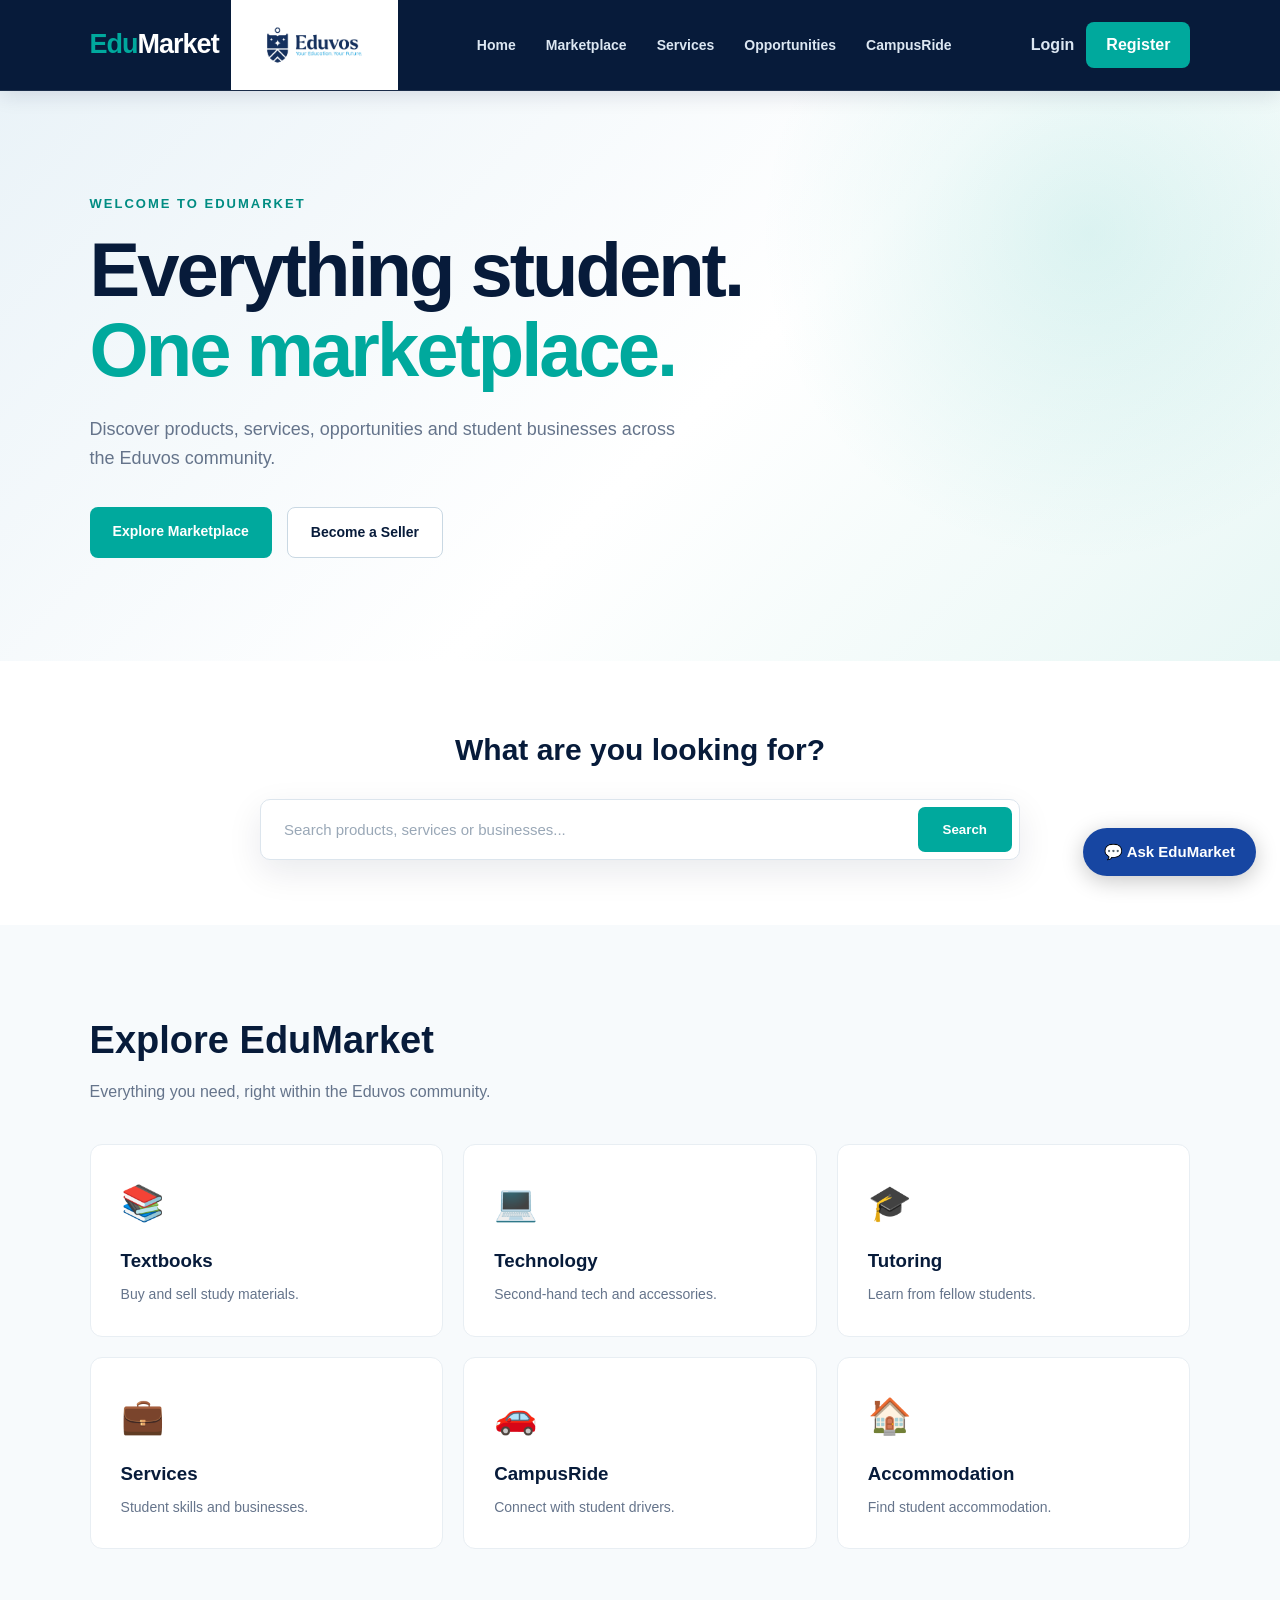
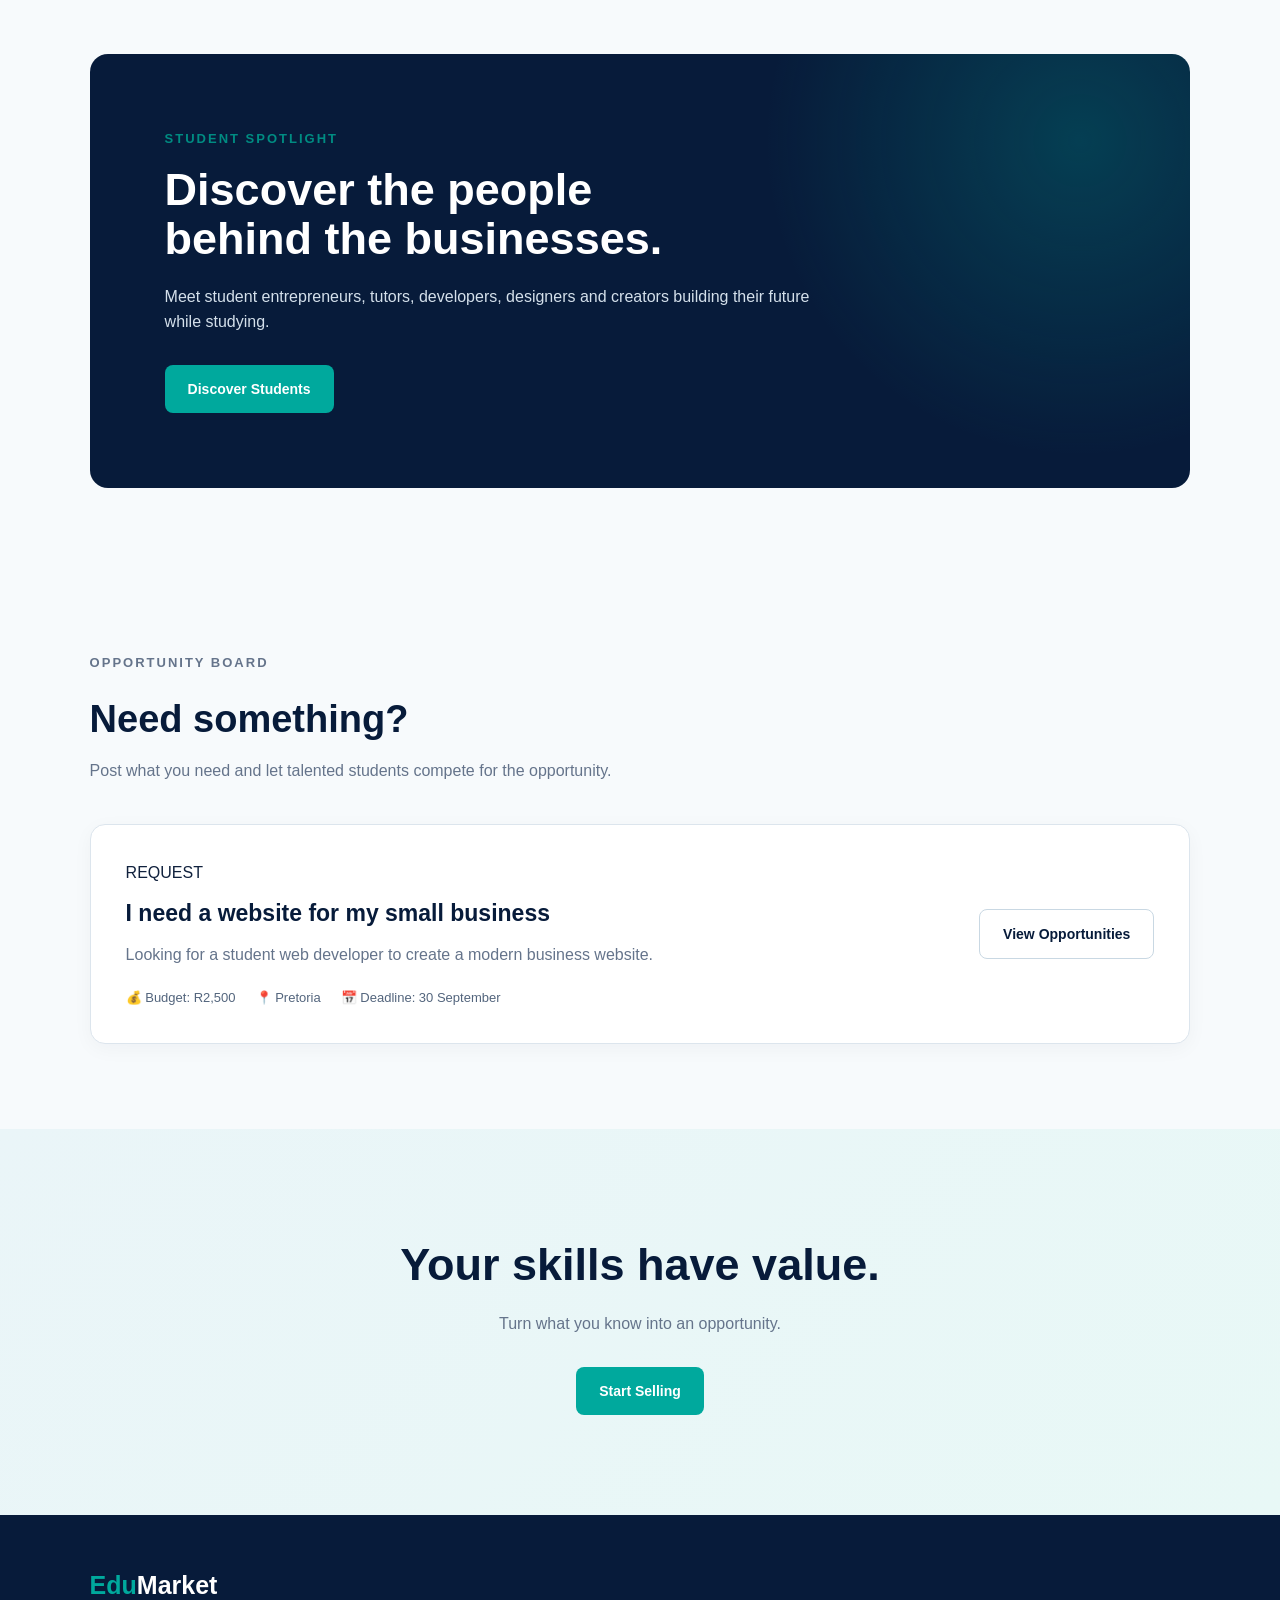
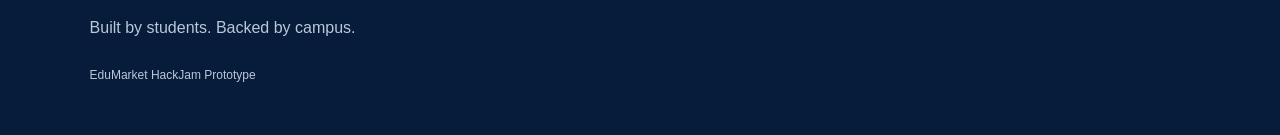
==== web/index.html @ 540b0dc0 "Add files via upload My EDUMARKET project for HackJam 2026" ====
<!DOCTYPE html>
<html lang="en">
<head>
    <meta charset="UTF-8">
    <meta name="viewport" content="width=device-width, initial-scale=1.0">

    <title>EduMarket | Built by Students. Backed by Campus.</title>

    <link rel="stylesheet" href="css/style.css">

    <style>
        /* EDUVOS LOGO */
        .brand-wrapper {
            display: flex;
            align-items: center;
            gap: 12px;
        }

        .eduvos-logo {
            height: 90px;
            width: auto;
            object-fit: contain;
        }

        @media (max-width: 650px) {
            .brand-wrapper {
                gap: 7px;
            }

            .eduvos-logo {
                height: 60px;
            }
        }

        /* EDUMARKET AI CHATBOT */
        .chat-launcher {
            position: fixed;
            right: 24px;
            bottom: 24px;
            z-index: 9999;
            border: none;
            border-radius: 50px;
            padding: 15px 21px;
            background: #1746a2;
            color: white;
            font-size: 15px;
            font-weight: bold;
            cursor: pointer;
            box-shadow: 0 5px 22px rgba(0, 0, 0, 0.22);
            transition: transform 0.2s, background 0.2s;
        }

        .chat-launcher:hover {
            background: #10377f;
            transform: translateY(-2px);
        }

        .chat-panel {
            position: fixed;
            right: 24px;
            bottom: 88px;
            z-index: 9999;
            width: 360px;
            max-width: calc(100vw - 32px);
            height: 490px;
            max-height: calc(100vh - 125px);
            display: none;
            flex-direction: column;
            overflow: hidden;
            border-radius: 18px;
            background: #ffffff;
            box-shadow: 0 10px 40px rgba(0, 0, 0, 0.25);
            border: 1px solid #e1e5ed;
            font-family: Arial, sans-serif;
        }

        .chat-panel.open {
            display: flex;
        }

        .chat-header {
            display: flex;
            justify-content: space-between;
            align-items: center;
            padding: 17px;
            background: #1746a2;
            color: white;
        }

        .chat-header h3 {
            margin: 0 0 5px;
            font-size: 17px;
        }

        .chat-header p {
            margin: 0;
            font-size: 12px;
            opacity: 0.9;
        }

        .chat-close {
            border: none;
            background: transparent;
            color: white;
            font-size: 26px;
            cursor: pointer;
            padding: 0 4px;
        }

        .chat-messages {
            flex: 1;
            overflow-y: auto;
            padding: 16px;
            background: #f5f7fb;
        }

        .chat-message {
            max-width: 88%;
            width: fit-content;
            margin-bottom: 12px;
            padding: 11px 13px;
            border-radius: 13px;
            font-size: 14px;
            line-height: 1.5;
            overflow-wrap: anywhere;
            white-space: pre-wrap;
        }

        .chat-message.bot {
            background: #ffffff;
            color: #222b3b;
            border: 1px solid #e1e5ed;
            border-bottom-left-radius: 4px;
        }

        .chat-message.user {
            margin-left: auto;
            background: #1746a2;
            color: #ffffff;
            border-bottom-right-radius: 4px;
        }

        .chat-message.system {
            max-width: 100%;
            background: #fff5df;
            color: #795400;
            font-size: 12px;
        }

        .chat-form {
            display: flex;
            gap: 8px;
            padding: 12px;
            background: white;
            border-top: 1px solid #e1e5ed;
        }

        .chat-input {
            min-width: 0;
            flex: 1;
            padding: 12px;
            border: 1px solid #d5dbe6;
            border-radius: 10px;
            outline: none;
            font-size: 14px;
        }

        .chat-input:focus {
            border-color: #1746a2;
        }

        .chat-send {
            border: none;
            border-radius: 10px;
            padding: 0 15px;
            background: #1746a2;
            color: white;
            font-weight: bold;
            cursor: pointer;
        }

        .chat-send:disabled {
            opacity: 0.6;
            cursor: not-allowed;
        }

        .chat-footer-note {
            padding: 0 12px 10px;
            background: white;
            color: #778093;
            font-size: 10px;
            text-align: center;
        }

        @media (max-width: 480px) {
            .chat-panel {
                right: 12px;
                bottom: 82px;
                width: calc(100vw - 24px);
                height: min(490px, calc(100vh - 105px));
                max-height: calc(100vh - 105px);
            }

            .chat-launcher {
                right: 16px;
                bottom: 16px;
            }
        }
    </style>
</head>

<body>

<!-- NAVIGATION BAR -->
<header class="navbar">
    <div class="brand-wrapper">
        <div class="logo">
            <span>Edu</span>Market
        </div>

        <img src="images/eduvos.png"
             alt="Eduvos Logo"
             class="eduvos-logo">
    </div>

    <nav>
        <a href="index.html">Home</a>
        <a href="marketplace.html">Marketplace</a>
        <a href="marketplace.html">Services</a>
        <a href="marketplace.html">Opportunities</a>
        <a href="marketplace.html">CampusRide</a>
    </nav>

    <div class="nav-actions">
        <a href="login.html" class="login-btn">Login</a>
        <a href="register.html" class="register-btn">Register</a>
    </div>
</header>

<!-- HERO SECTION -->
<main>
    <section class="hero">
        <div class="hero-content">
            <p class="welcome-text">WELCOME TO EDUMARKET</p>

            <h1>
                Everything student.<br>
                <span>One marketplace.</span>
            </h1>

            <p class="hero-description">
                Discover products, services, opportunities and
                student businesses across the Eduvos community.
            </p>

            <div class="hero-buttons">
                <a href="marketplace.html" class="primary-btn">
                    Explore Marketplace
                </a>

                <a href="register.html" class="secondary-btn">
                    Become a Seller
                </a>
            </div>
        </div>
    </section>

    <!-- SEARCH -->
    <section class="search-section">
        <h2>What are you looking for?</h2>

        <div class="search-box">
            <input
                type="text"
                id="homeSearch"
                placeholder="Search products, services or businesses...">

            <button type="button" id="homeSearchButton">
                Search
            </button>
        </div>
    </section>

    <!-- CATEGORIES -->
    <section class="categories-section">
        <div class="section-heading">
            <h2>Explore EduMarket</h2>
            <p>
                Everything you need, right within the Eduvos community.
            </p>
        </div>

        <div class="category-grid">
            <a href="marketplace.html" class="category-card">
                <div class="category-icon">📚</div>
                <h3>Textbooks</h3>
                <p>Buy and sell study materials.</p>
            </a>

            <a href="marketplace.html" class="category-card">
                <div class="category-icon">💻</div>
                <h3>Technology</h3>
                <p>Second-hand tech and accessories.</p>
            </a>

            <a href="marketplace.html" class="category-card">
                <div class="category-icon">🎓</div>
                <h3>Tutoring</h3>
                <p>Learn from fellow students.</p>
            </a>

            <a href="marketplace.html" class="category-card">
                <div class="category-icon">💼</div>
                <h3>Services</h3>
                <p>Student skills and businesses.</p>
            </a>

            <a href="marketplace.html" class="category-card">
                <div class="category-icon">🚗</div>
                <h3>CampusRide</h3>
                <p>Connect with student drivers.</p>
            </a>

            <a href="marketplace.html" class="category-card">
                <div class="category-icon">🏠</div>
                <h3>Accommodation</h3>
                <p>Find student accommodation.</p>
            </a>
        </div>
    </section>

    <!-- STUDENT SPOTLIGHT -->
    <section class="spotlight-section">
        <div class="spotlight-content">
            <p class="small-title">STUDENT SPOTLIGHT</p>

            <h2>
                Discover the people<br>
                behind the businesses.
            </h2>

            <p>
                Meet student entrepreneurs, tutors, developers,
                designers and creators building their future
                while studying.
            </p>

            <a href="marketplace.html" class="primary-btn">
                Discover Students
            </a>
        </div>
    </section>

    <!-- OPPORTUNITY BOARD -->
    <section class="opportunity-section">
        <div class="section-heading">
            <p class="small-title">OPPORTUNITY BOARD</p>
            <h2>Need something?</h2>

            <p>
                Post what you need and let talented students
                compete for the opportunity.
            </p>
        </div>

        <div class="opportunity-example">
            <div>
                <span>REQUEST</span>

                <h3>I need a website for my small business</h3>

                <p>
                    Looking for a student web developer to
                    create a modern business website.
                </p>

                <div class="request-details">
                    <span>💰 Budget: R2,500</span>
                    <span>📍 Pretoria</span>
                    <span>📅 Deadline: 30 September</span>
                </div>
            </div>

            <a href="marketplace.html" class="secondary-btn">
                View Opportunities
            </a>
        </div>
    </section>

    <!-- CALL TO ACTION -->
    <section class="cta-section">
        <h2>Your skills have value.</h2>
        <p>Turn what you know into an opportunity.</p>

        <a href="register.html" class="primary-btn">
            Start Selling
        </a>
    </section>
</main>

<!-- FOOTER -->
<footer>
    <div class="footer-logo">
        <span>Edu</span>Market
    </div>

    <p>Built by students. Backed by campus.</p>

    <p class="copyright">
        EduMarket HackJam Prototype
    </p>
</footer>

<!-- EDUMARKET AI CHATBOT -->
<button
    type="button"
    class="chat-launcher"
    id="chatLauncher"
    aria-label="Open EduMarket AI assistant"
    aria-expanded="false"
    aria-controls="chatPanel">
    💬 Ask EduMarket
</button>

<section
    class="chat-panel"
    id="chatPanel"
    role="dialog"
    aria-label="EduMarket AI assistant"
    aria-hidden="true">

    <div class="chat-header">
        <div>
            <h3>EduMarket Assistant</h3>
            <p>AI support for the student marketplace</p>
        </div>

        <button
            type="button"
            class="chat-close"
            id="chatClose"
            aria-label="Close chat">
            &times;
        </button>
    </div>

    <div
        class="chat-messages"
        id="chatMessages"
        role="log"
        aria-live="polite"
        aria-label="Chat messages">

        <div class="chat-message bot">
            Welcome to EduMarket! Ask me about the marketplace or search for products.
        </div>
    </div>

    <form class="chat-form" id="chatForm">
        <input
            type="text"
            class="chat-input"
            id="chatInput"
            placeholder="Type your message..."
            maxlength="2000"
            autocomplete="off"
            aria-label="Your message"
            required>

        <button
            type="submit"
            class="chat-send"
            id="chatSend">
            Send
        </button>
    </form>

    <div class="chat-footer-note">
        AI-generated responses may be inaccurate. Do not share passwords or payment details.
    </div>
</section>

<!-- HOMEPAGE AND CHATBOT JAVASCRIPT -->
<script>
    // HOMEPAGE SEARCH

    const homeSearch = document.getElementById("homeSearch");
    const homeSearchButton = document.getElementById("homeSearchButton");

    function searchFromHome() {
        const searchText = homeSearch.value.trim();

        if (searchText === "") {
            window.location.href = "marketplace.html";
            return;
        }

        window.location.href =
            "marketplace.html?search=" + encodeURIComponent(searchText);
    }

    homeSearchButton.addEventListener("click", searchFromHome);

    homeSearch.addEventListener("keydown", function(event) {
        if (event.key === "Enter") {
            event.preventDefault();
            searchFromHome();
        }
    });

    // EDUMARKET CHATBOT

    const CHAT_API_URL = "http://127.0.0.1:8000/chat";

    const chatLauncher = document.getElementById("chatLauncher");
    const chatPanel = document.getElementById("chatPanel");
    const chatClose = document.getElementById("chatClose");
    const chatMessages = document.getElementById("chatMessages");
    const chatForm = document.getElementById("chatForm");
    const chatInput = document.getElementById("chatInput");
    const chatSend = document.getElementById("chatSend");

    // Keep conversation history for follow-up questions.
    const conversation = [];

    // Read saved marketplace listings from this browser.
    function getSavedListingsForChat() {
        try {
            const stored = localStorage.getItem("eduMarketListings");
            const listings = JSON.parse(stored || "[]");

            if (!Array.isArray(listings)) {
                return [];
            }

            return listings.slice(0, 100).map(function(listing) {
                return {
                    title: String(
                        listing.title || "Untitled Listing"
                    ).slice(0, 200),

                    category: String(
                        listing.category || "Other"
                    ).slice(0, 100),

                    price: listing.price ?? null,

                    priceType: String(
                        listing.priceType || ""
                    ).slice(0, 30),

                    seller: String(
                        listing.seller || "Student Seller"
                    ).slice(0, 100),

                    location: String(
                        listing.location || "Not specified"
                    ).slice(0, 100),

                    description: String(
                        listing.description || ""
                    ).slice(0, 1000)
                };
            });

        } catch (error) {
            console.error(
                "Could not read EduMarket listings:",
                error
            );

            return [];
        }
    }

    // Open or close the chat panel.
    function setChatOpen(isOpen) {
        chatPanel.classList.toggle("open", isOpen);
        chatPanel.setAttribute("aria-hidden", String(!isOpen));
        chatLauncher.setAttribute("aria-expanded", String(isOpen));

        if (isOpen) {
            chatInput.focus();
        }
    }

    chatLauncher.addEventListener("click", function() {
        setChatOpen(!chatPanel.classList.contains("open"));
    });

    chatClose.addEventListener("click", function() {
        setChatOpen(false);
        chatLauncher.focus();
    });

    // Add a message safely to the chat window.
    function addChatMessage(text, sender) {
        const message = document.createElement("div");

        message.className = "chat-message " + sender;
        message.textContent = text;

        chatMessages.appendChild(message);
        chatMessages.scrollTop = chatMessages.scrollHeight;

        return message;
    }

    // Send messages and the current saved listings to the backend.
    chatForm.addEventListener("submit", async function(event) {
        event.preventDefault();

        const text = chatInput.value.trim();

        if (!text || chatSend.disabled) {
            return;
        }

        addChatMessage(text, "user");

        conversation.push({
            role: "user",
            content: text
        });

        chatInput.value = "";
        chatSend.disabled = true;
        chatInput.disabled = true;

        const typingMessage = addChatMessage(
            "Thinking...",
            "bot"
        );

        try {
            const response = await fetch(CHAT_API_URL, {
                method: "POST",

                headers: {
                    "Content-Type": "application/json"
                },

                body: JSON.stringify({
                    messages: conversation,

                    context: {
                        products: getSavedListingsForChat()
                    }
                })
            });

            if (!response.ok) {
                throw new Error(
                    "The chatbot server returned an error."
                );
            }

            const data = await response.json();

            typingMessage.remove();

            const reply = typeof data.reply === "string"
                ? data.reply
                : "I couldn't generate a response. Please try again.";

            addChatMessage(reply, "bot");

            conversation.push({
                role: "assistant",
                content: reply
            });

            // Display product recommendations if returned by the backend.
            if (
                Array.isArray(data.products) &&
                data.products.length > 0
            ) {
                data.products.forEach(function(product) {
                    const price = Number(product.price);

                    const priceText =
                        product.price == null || product.price === ""
                            ? "Price unavailable"
                            : Number.isFinite(price)
                                ? "R" + price.toLocaleString("en-ZA")
                                : String(product.price);

                    addChatMessage(
                        (product.title || "Product") +
                        " - " + priceText +
                        "\nSeller: " +
                        (product.seller || "Not specified"),
                        "bot"
                    );
                });
            }

            if (data.handoff) {
                addChatMessage(
                    "Human support integration is not connected yet.",
                    "system"
                );
            }

        } catch (error) {
            typingMessage.remove();

            addChatMessage(
                "I couldn't connect to the assistant. Check that the Python server is running, then try again.",
                "system"
            );

            // Remove the failed user message so they can retry.
            conversation.pop();

            console.error(
                "EduMarket chatbot error:",
                error
            );

        } finally {
            chatSend.disabled = false;
            chatInput.disabled = false;
            chatInput.focus();
        }
    });
</script>

</body>
</html>
---- web/css/style.css ----
/* =========================================
   EDUMARKET - EDUVOS INSPIRED GLOBAL STYLES
   Built by Students. Backed by Campus.
   ========================================= */

:root {
    --navy: #071b3a;
    --navy-2: #0b2854;
    --blue: #123f78;
    --blue-light: #1769aa;
    --teal: #00a99d;
    --teal-dark: #008c82;
    --green: #55b948;

    --white: #ffffff;
    --off-white: #f7fafc;
    --light-blue: #eef5fa;
    --light-teal: #e8f8f6;

    --text: #10213d;
    --text-dark: #071b3a;
    --text-muted: #65748b;

    --border: #dce5ed;
    --border-light: #e8eef3;

    --shadow: 0 12px 35px rgba(7, 27, 58, 0.09);
    --shadow-hover: 0 18px 45px rgba(7, 27, 58, 0.14);

    --radius: 12px;
    --transition: 0.25s ease;
}


/* =========================================
   RESET
   ========================================= */

* {
    margin: 0;
    padding: 0;
    box-sizing: border-box;
}

html {
    scroll-behavior: smooth;
}

body {
    font-family: Arial, Helvetica, sans-serif;
    background: var(--off-white);
    color: var(--text);
    line-height: 1.6;
    overflow-x: hidden;
}

a {
    text-decoration: none;
    color: inherit;
}

button,
input,
select,
textarea {
    font-family: inherit;
}


/* =========================================
   NAVIGATION
   ========================================= */

.navbar {
    width: 100%;
    min-height: 75px;
    padding: 0 7%;

    display: flex;
    align-items: center;
    justify-content: space-between;

    background: var(--navy);

    border-bottom: 1px solid rgba(255, 255, 255, 0.08);

    position: sticky;
    top: 0;
    z-index: 1000;

    box-shadow: 0 4px 20px rgba(7, 27, 58, 0.12);
}

.logo {
    font-size: 27px;
    font-weight: 800;
    color: white;
    letter-spacing: -1px;
}

.logo span {
    color: var(--teal);
}

.navbar nav,
.nav-links {
    display: flex;
    align-items: center;
    gap: 30px;
}

.navbar nav a,
.nav-links a {
    font-size: 14px;
    font-weight: 600;
    color: #dce7f2;
    transition: var(--transition);
}

.navbar nav a:hover,
.nav-links a:hover {
    color: var(--teal);
}

.nav-links .active {
    color: var(--teal);
}

.nav-actions {
    display: flex;
    align-items: center;
    gap: 12px;
}

.login-btn {
    font-weight: 600;
    color: #dce7f2;
}

.login-btn:hover {
    color: var(--teal);
}

.register-btn {
    background: var(--teal);
    color: white;
    padding: 10px 20px;
    border-radius: 8px;
    font-weight: 700;
    transition: var(--transition);
}

.register-btn:hover {
    background: var(--teal-dark);
    transform: translateY(-1px);
}

.register-button {
    background: var(--teal);
    color: white !important;
    padding: 10px 18px;
    border-radius: 8px;
}

.register-button:hover {
    background: var(--teal-dark);
}


/* =========================================
   HERO
   ========================================= */

.hero {
    min-height: 570px;

    display: flex;
    align-items: center;

    padding: 80px 7%;

    background:
        radial-gradient(
            circle at 85% 25%,
            rgba(0, 169, 157, 0.12),
            transparent 28%
        ),
        linear-gradient(
            135deg,
            #eaf3f8 0%,
            #ffffff 55%,
            #e8f7f5 100%
        );
}

.hero-content {
    max-width: 720px;
}

.welcome-text,
.small-title {
    color: var(--teal-dark);
    font-size: 13px;
    font-weight: 800;
    letter-spacing: 2px;
    margin-bottom: 15px;
}

.hero h1 {
    font-size: clamp(45px, 6vw, 76px);
    line-height: 1.05;
    letter-spacing: -3px;
    margin-bottom: 25px;
    color: var(--navy);
}

.hero h1 span {
    color: var(--teal);
}

.hero-description {
    max-width: 610px;
    font-size: 18px;
    color: var(--text-muted);
    margin-bottom: 35px;
}

.hero-buttons {
    display: flex;
    gap: 15px;
    flex-wrap: wrap;
}


/* =========================================
   BUTTONS
   ========================================= */

.primary-btn,
.secondary-btn {
    display: inline-block;

    border-radius: 8px;

    padding: 13px 23px;

    font-weight: 700;

    cursor: pointer;

    border: none;

    font-size: 14px;

    transition: var(--transition);
}

.primary-btn {
    background: var(--teal);
    color: white;
}

.primary-btn:hover {
    background: var(--teal-dark);
    transform: translateY(-2px);
    box-shadow: 0 8px 20px rgba(0, 169, 157, 0.25);
}

.secondary-btn {
    background: white;
    color: var(--navy);

    border: 1px solid #c9d8e3;
}

.secondary-btn:hover {
    background: var(--light-teal);
    border-color: var(--teal);
    color: var(--teal-dark);
}


/* =========================================
   GENERAL SEARCH
   ========================================= */

.search-section {
    padding: 65px 7%;
    background: white;
    text-align: center;
}

.search-section h2 {
    font-size: 30px;
    margin-bottom: 25px;
    color: var(--navy);
}

.search-box {
    max-width: 760px;
    margin: auto;

    display: flex;

    background: white;

    border: 1px solid var(--border);

    border-radius: 10px;

    padding: 7px;

    box-shadow: var(--shadow);
}

.search-box input {
    flex: 1;

    border: none;

    outline: none;

    padding: 14px 16px;

    font-size: 15px;
}

.search-box button {
    border: none;

    background: var(--teal);

    color: white;

    padding: 0 25px;

    border-radius: 7px;

    font-weight: 700;

    cursor: pointer;

    transition: var(--transition);
}

.search-box button:hover {
    background: var(--teal-dark);
}


/* =========================================
   GENERAL CATEGORIES
   ========================================= */

.categories-section,
.opportunity-section {
    padding: 85px 7%;
}

.section-heading {
    margin-bottom: 40px;
}

.section-heading h2 {
    font-size: 38px;
    margin-bottom: 8px;
    color: var(--navy);
}

.section-heading p {
    color: var(--text-muted);
}

.category-grid {
    display: grid;
    grid-template-columns: repeat(3, 1fr);
    gap: 20px;
}

.category-card {
    background: white;

    border: 1px solid var(--border-light);

    border-radius: 12px;

    padding: 30px;

    transition: var(--transition);
}

.category-card:hover {
    transform: translateY(-5px);
    box-shadow: var(--shadow-hover);
    border-color: rgba(0, 169, 157, 0.3);
}

.category-icon {
    font-size: 35px;
    margin-bottom: 15px;
}

.category-card h3 {
    margin-bottom: 7px;
    color: var(--navy);
}

.category-card p {
    color: var(--text-muted);
    font-size: 14px;
}


/* =========================================
   STUDENT SPOTLIGHT
   ========================================= */

.spotlight-section {
    margin: 20px 7% 80px;

    padding: 75px;

    border-radius: 18px;

    background:
        radial-gradient(
            circle at 90% 20%,
            rgba(0, 169, 157, 0.25),
            transparent 30%
        ),
        var(--navy);

    color: white;

    position: relative;
    overflow: hidden;
}

.spotlight-content {
    max-width: 650px;
}

.spotlight-content h2 {
    font-size: 45px;
    line-height: 1.1;
    margin-bottom: 20px;
}

.spotlight-content p:not(.small-title) {
    color: #d4e0eb;
    margin-bottom: 30px;
}


/* =========================================
   GENERAL OPPORTUNITY
   ========================================= */

.opportunity-example {
    background: white;

    border: 1px solid var(--border);

    border-radius: 15px;

    padding: 35px;

    display: flex;

    justify-content: space-between;

    align-items: center;

    gap: 30px;

    box-shadow: 0 5px 20px rgba(7, 27, 58, 0.04);
}

.opportunity-example h3 {
    font-size: 23px;
    margin: 10px 0;
    color: var(--navy);
}

.opportunity-example p {
    color: var(--text-muted);
    max-width: 700px;
}

.request-details {
    display: flex;
    gap: 20px;
    margin-top: 20px;
    flex-wrap: wrap;
}

.request-details span {
    color: #53657d;
    font-size: 13px;
}


/* =========================================
   CALL TO ACTION
   ========================================= */

.cta-section {
    text-align: center;

    padding: 100px 7%;

    background:
        linear-gradient(
            135deg,
            #eaf5f8,
            #e8f8f6
        );
}

.cta-section h2 {
    font-size: 45px;
    margin-bottom: 10px;
    color: var(--navy);
}

.cta-section p {
    color: var(--text-muted);
    margin-bottom: 30px;
}


/* =========================================
   FOOTER
   ========================================= */

footer,
.footer {
    background: var(--navy);
    color: white;
    padding: 50px 7%;
}

.footer-logo {
    font-size: 25px;
    font-weight: 800;
    margin-bottom: 10px;
}

.footer-logo span {
    color: var(--teal);
}

footer p,
.footer p {
    color: #b9c9d8;
}

.copyright {
    margin-top: 25px;
    font-size: 12px;
}

.footer-content {
    display: flex;
    justify-content: space-between;
    gap: 30px;
}


/* =========================================
   MARKETPLACE HEADER
   ========================================= */

.marketplace-header {
    text-align: center;

    padding: 70px 20px 50px;

    background:
        radial-gradient(
            circle at 50% 0%,
            rgba(0, 169, 157, 0.12),
            transparent 45%
        ),
        linear-gradient(
            135deg,
            #eaf3f8,
            #ffffff
        );
}

.marketplace-header-content {
    max-width: 850px;
    margin: auto;
}

.marketplace-header .eyebrow {
    color: var(--teal-dark);

    font-size: 12px;

    font-weight: 800;

    letter-spacing: 2px;

    margin-bottom: 12px;
}

.marketplace-header h1 {
    font-size: 46px;

    line-height: 1.15;

    margin-bottom: 18px;

    color: var(--navy);
}

.marketplace-header p:not(.eyebrow) {
    font-size: 17px;

    color: var(--text-muted);

    max-width: 700px;

    margin: auto;
}


/* =========================================
   MARKETPLACE SEARCH
   ========================================= */

.marketplace-search-section {
    background: white;

    padding: 30px 20px;

    border-bottom: 1px solid var(--border);
}

.marketplace-search {
    display: flex;

    width: 100%;

    max-width: 750px;

    margin: auto;
}

.marketplace-search input {
    flex: 1 1 auto;

    min-width: 0;

    padding: 16px 20px;

    border: 1px solid var(--border);

    border-right: none;

    border-radius: 9px 0 0 9px;

    font-size: 15px;

    outline: none;
}

.marketplace-search input:focus {
    border-color: var(--teal);
}

.marketplace-search button {
    flex: 0 0 auto;

    padding: 0 30px;

    border: none;

    background: var(--teal);

    color: white;

    font-size: 15px;

    font-weight: 700;

    border-radius: 0 9px 9px 0;

    cursor: pointer;

    transition: var(--transition);
}

.marketplace-search button:hover {
    background: var(--teal-dark);
}


/* =========================================
   MARKETPLACE SECTION
   ========================================= */

.marketplace-section {
    width: 100%;

    max-width: 1250px;

    margin: 0 auto;

    padding: 70px 30px;
}

.marketplace-section .section-heading {
    width: 100%;

    display: flex;

    justify-content: space-between;

    align-items: flex-end;

    gap: 30px;

    margin-bottom: 35px;
}

.marketplace-section .section-heading > div {
    min-width: 0;
    flex: 1 1 auto;
}

.marketplace-section .section-heading > p {
    max-width: 420px;

    margin: 0;

    text-align: right;

    color: var(--text-muted);
}

.marketplace-section .eyebrow {
    color: var(--teal-dark);

    font-size: 12px;

    font-weight: 800;

    letter-spacing: 2px;

    margin-bottom: 7px;
}

.marketplace-section h2 {
    font-size: 32px;

    line-height: 1.2;

    color: var(--navy);

    margin: 0;
}


/* =========================================
   MARKETPLACE CATEGORY GRID
   ========================================= */

.marketplace-section .category-grid {
    width: 100%;

    display: grid;

    grid-template-columns:
        repeat(6, minmax(0, 1fr));

    gap: 16px;
}

.marketplace-section .category-card {
    width: 100%;

    min-width: 0;

    min-height: 150px;

    padding: 25px 14px;

    background: white;

    border: 1px solid var(--border);

    border-radius: 14px;

    text-align: center;

    cursor: pointer;

    transition: var(--transition);
}

.marketplace-section .category-card:hover {
    transform: translateY(-5px);

    box-shadow: var(--shadow);

    border-color: rgba(0, 169, 157, 0.35);
}

.marketplace-section .category-icon {
    font-size: 34px;
    margin-bottom: 10px;
}

.marketplace-section .category-card h3 {
    font-size: 15px;
    margin-bottom: 6px;
    color: var(--navy);
}

.marketplace-section .category-card p {
    font-size: 12px;
    color: var(--text-muted);
    line-height: 1.4;
}


/* =========================================
   PRODUCT GRID
   ========================================= */

.marketplace-section .product-grid {
    width: 100% !important;

    display: grid !important;

    grid-template-columns:
        repeat(4, minmax(0, 1fr)) !important;

    grid-auto-flow: row !important;

    gap: 28px !important;

    align-items: stretch !important;

    margin: 0 !important;
    padding: 0 !important;
}


/* =========================================
   PRODUCT CARD
   ========================================= */

.marketplace-section .product-grid .product-card {
    width: 100% !important;

    min-width: 0 !important;

    max-width: none !important;

    min-height: 470px;

    background: #ffffff;

    border: 1px solid var(--border);

    border-radius: 15px;

    overflow: hidden;

    display: flex !important;

    flex-direction: column !important;

    align-items: stretch !important;

    justify-content: flex-start !important;

    position: relative;

    transition:
        transform 0.25s,
        box-shadow 0.25s,
        border-color 0.25s;
}

.marketplace-section .product-grid .product-card:hover {
    transform: translateY(-6px);

    box-shadow: var(--shadow-hover);

    border-color: rgba(0, 169, 157, 0.35);
}


/* =========================================
   PRODUCT IMAGE
   ========================================= */

.marketplace-section
.product-grid
.product-card
.product-image {

    width: 100% !important;

    height: 190px !important;

    min-height: 190px !important;

    max-height: 190px !important;

    flex: 0 0 190px !important;

    display: flex !important;

    flex-direction: row !important;

    align-items: center !important;

    justify-content: center !important;

    background:
        linear-gradient(
            135deg,
            #eaf5f8,
            #e8f8f6
        );

    font-size: 65px;

    line-height: 1;

    overflow: hidden;
}


/* =========================================
   PRODUCT INFORMATION
   ========================================= */

.marketplace-section
.product-grid
.product-card
.product-info {

    width: 100% !important;

    min-width: 0 !important;

    flex: 1 1 auto !important;

    padding: 22px !important;

    display: flex !important;

    flex-direction: column !important;

    align-items: stretch !important;

    justify-content: flex-start !important;

    text-align: left !important;
}


/* =========================================
   CATEGORY LABEL
   ========================================= */

.marketplace-section
.product-grid
.product-card
.product-info
.product-category {

    display: inline-block !important;

    width: fit-content !important;

    max-width: 100% !important;

    flex: 0 0 auto !important;

    font-size: 10px !important;

    font-weight: 800 !important;

    letter-spacing: 0.8px;

    line-height: 1.2;

    color: var(--teal-dark);

    background: var(--light-teal);

    padding: 5px 9px;

    border-radius: 20px;

    white-space: nowrap;
}


/* =========================================
   PRODUCT TITLE
   ========================================= */

.marketplace-section
.product-grid
.product-card
.product-info
h3 {

    display: block !important;

    width: 100% !important;

    max-width: 100% !important;

    min-width: 0 !important;

    margin: 12px 0 14px !important;

    padding: 0 !important;

    font-size: 17px !important;

    line-height: 1.4 !important;

    font-weight: 700 !important;

    color: var(--navy) !important;

    text-align: left !important;

    white-space: normal !important;

    overflow-wrap: break-word !important;

    word-wrap: break-word !important;
}


/* =========================================
   SELLER
   ========================================= */

.marketplace-section
.product-grid
.product-card
.product-info
.product-seller {

    display: block !important;

    width: 100% !important;

    max-width: 100% !important;

    margin: 4px 0 !important;

    padding: 0 !important;

    font-size: 13px !important;

    line-height: 1.5 !important;

    color: var(--text-muted) !important;

    white-space: normal !important;
}


/* =========================================
   LOCATION
   ========================================= */

.marketplace-section
.product-grid
.product-card
.product-info
.product-location {

    display: block !important;

    width: 100% !important;

    max-width: 100% !important;

    margin: 4px 0 !important;

    padding: 0 !important;

    font-size: 13px !important;

    line-height: 1.5 !important;

    color: var(--text-muted) !important;

    white-space: normal !important;
}


/* =========================================
   PRICE + RATING
   ========================================= */

.marketplace-section
.product-grid
.product-card
.product-info
.product-bottom {

    width: 100% !important;

    margin-top: auto !important;

    margin-bottom: 15px !important;

    padding-top: 20px !important;

    display: flex !important;

    flex-direction: row !important;

    align-items: center !important;

    justify-content: space-between !important;

    gap: 10px !important;
}

.marketplace-section
.product-grid
.product-card
.product-info
.product-bottom
strong {

    display: block !important;

    flex: 0 0 auto !important;

    font-size: 18px !important;

    line-height: 1.3;

    color: var(--navy-2) !important;

    white-space: nowrap !important;
}

.marketplace-section
.product-grid
.product-card
.product-info
.product-rating {

    display: block !important;

    flex: 0 0 auto !important;

    font-size: 13px !important;

    line-height: 1.3;

    color: #53657d !important;

    white-space: nowrap !important;
}


/* =========================================
   VIEW DETAILS BUTTON
   ========================================= */

.marketplace-section
.product-grid
.product-card
.product-info
.view-details-btn {

    display: block !important;

    width: 100% !important;

    min-width: 0 !important;

    flex: 0 0 auto !important;

    padding: 12px 15px !important;

    margin: 0 !important;

    border: none !important;

    border-radius: 8px !important;

    background: var(--teal) !important;

    color: #ffffff !important;

    font-size: 13px !important;

    font-weight: 700 !important;

    line-height: 1.3;

    cursor: pointer;

    transition: var(--transition);
}

.marketplace-section
.product-grid
.product-card
.product-info
.view-details-btn:hover {

    background: var(--teal-dark) !important;

    transform: translateY(-1px);
}


/* =========================================
   NO RESULTS
   ========================================= */

#noResults {
    background: white;

    border: 1px solid var(--border);

    border-radius: 14px;

    margin-top: 25px;

    box-shadow: 0 5px 20px rgba(7, 27, 58, 0.04);
}

#noResults h3 {
    margin-bottom: 5px;
    color: var(--navy);
}

#noResults p {
    color: var(--text-muted);
}


/* =========================================
   OPPORTUNITY BANNER
   ========================================= */

.opportunity-banner {
    width: 100%;

    padding: 45px;

    background:
        radial-gradient(
            circle at 90% 20%,
            rgba(0, 169, 157, 0.25),
            transparent 30%
        ),
        var(--navy);

    color: white;

    border-radius: 17px;

    display: flex;

    justify-content: space-between;

    align-items: center;

    gap: 40px;
}

.opportunity-banner > div:first-child {
    flex: 1;
}

.opportunity-banner .product-category {
    color: white;

    background: rgba(0, 169, 157, 0.22);
}

.opportunity-banner h2 {
    font-size: 30px;

    line-height: 1.2;

    margin: 12px 0;

    color: white;
}

.opportunity-banner p {
    max-width: 650px;

    color: #dce7f2;

    line-height: 1.6;
}

.opportunity-banner .opportunity-example {
    flex: 0 0 340px;

    background: white;

    color: var(--navy);

    border-radius: 14px;

    padding: 25px;

    display: flex;

    flex-direction: column;

    align-items: flex-start;

    gap: 10px;

    border: none;
}

.opportunity-banner .opportunity-example p {
    color: var(--navy);

    font-weight: 700;

    margin: 0;
}

.opportunity-banner .opportunity-example strong {
    color: var(--teal-dark);
}

.opportunity-banner .opportunity-example span {
    color: var(--text-muted);

    font-size: 12px;
}

.opportunity-banner .opportunity-example button {
    width: 100%;

    margin-top: 8px;

    padding: 11px 18px;

    border: none;

    border-radius: 8px;

    background: var(--teal);

    color: white;

    font-weight: 700;

    cursor: pointer;

    transition: var(--transition);
}

.opportunity-banner .opportunity-example button:hover {
    background: var(--teal-dark);
}


/* =========================================
   MARKETPLACE CTA
   ========================================= */

.marketplace-cta {
    width: calc(100% - 60px);

    max-width: 1190px;

    margin: 10px auto 70px;

    padding: 55px;

    border-radius: 18px;

    background:
        linear-gradient(
            135deg,
            #eaf3f8,
            #e8f8f6
        );

    display: flex;

    justify-content: space-between;

    align-items: center;

    gap: 35px;
}

.marketplace-cta .eyebrow {
    color: var(--teal-dark);

    font-size: 12px;

    font-weight: 800;

    letter-spacing: 2px;

    margin-bottom: 8px;
}

.marketplace-cta h2 {
    font-size: 38px;

    margin-bottom: 8px;

    color: var(--navy);
}

.marketplace-cta p {
    max-width: 650px;

    color: var(--text-muted);
}

.cta-button {
    display: inline-block;

    background: var(--teal);

    color: white;

    padding: 14px 24px;

    border-radius: 8px;

    font-weight: 700;

    white-space: nowrap;

    transition: var(--transition);
}

.cta-button:hover {
    background: var(--teal-dark);

    transform: translateY(-2px);
}


/* =========================================
   PRODUCT DETAILS MODAL
   ========================================= */

.product-modal {
    display: none;

    position: fixed;

    z-index: 9999;

    inset: 0;

    background: rgba(7, 27, 58, 0.72);

    backdrop-filter: blur(5px);

    justify-content: center;

    align-items: center;

    padding: 20px;
}

.product-modal.active {
    display: flex;
}

.product-modal-content {
    position: relative;

    width: 100%;

    max-width: 650px;

    max-height: 90vh;

    overflow-y: auto;

    background: white;

    border-radius: 20px;

    padding: 35px;

    box-shadow: 0 25px 70px rgba(0, 0, 0, 0.25);

    animation: modalAppear 0.25s ease;
}

@keyframes modalAppear {

    from {
        opacity: 0;
        transform: translateY(25px) scale(0.97);
    }

    to {
        opacity: 1;
        transform: translateY(0) scale(1);
    }

}

.modal-close {
    position: absolute;

    top: 15px;

    right: 18px;

    width: 40px;

    height: 40px;

    border: none;

    border-radius: 50%;

    background: #edf2f5;

    color: var(--navy);

    font-size: 27px;

    cursor: pointer;

    transition: var(--transition);
}

.modal-close:hover {
    background: var(--light-teal);

    color: var(--teal-dark);

    transform: rotate(90deg);
}

.modal-header {
    padding-right: 45px;

    margin-bottom: 25px;
}

.modal-badge {
    display: inline-block;

    background: var(--light-teal);

    color: var(--teal-dark);

    font-size: 10px;

    font-weight: 800;

    padding: 6px 10px;

    border-radius: 20px;

    margin-bottom: 12px;
}

.modal-header h2 {
    font-size: 28px;

    line-height: 1.25;

    color: var(--navy);

    margin-bottom: 7px;
}

.modal-header p {
    color: var(--text-muted);

    font-size: 14px;
}

.modal-details {
    display: grid;

    grid-template-columns: repeat(3, 1fr);

    gap: 14px;

    margin-bottom: 25px;
}

.modal-detail-item {
    display: flex;

    align-items: center;

    gap: 10px;

    background: var(--off-white);

    padding: 15px;

    border-radius: 12px;

    border: 1px solid var(--border-light);
}

.modal-detail-item > span {
    font-size: 21px;
}

.modal-detail-item small {
    display: block;

    color: #8a98a8;

    font-size: 10px;

    margin-bottom: 3px;
}

.modal-detail-item strong {
    display: block;

    color: var(--navy);

    font-size: 13px;
}

.modal-description {
    margin-bottom: 25px;
}

.modal-description h3 {
    font-size: 17px;

    color: var(--navy);

    margin-bottom: 8px;
}

.modal-description p {
    color: var(--text-muted);

    font-size: 14px;

    line-height: 1.7;
}

.modal-actions {
    display: flex;

    gap: 12px;
}

.contact-seller-btn,
.wishlist-btn {
    flex: 1;

    padding: 14px 18px;

    border: none;

    border-radius: 9px;

    font-size: 13px;

    font-weight: 700;

    cursor: pointer;
}

.contact-seller-btn {
    background: var(--teal);

    color: white;
}

.contact-seller-btn:hover {
    background: var(--teal-dark);
}

.wishlist-btn {
    background: #edf2f5;

    color: var(--navy);
}

.wishlist-btn:hover {
    background: #dfe9ee;
}

.wishlist-btn.saved {
    background: #ffe5e5;

    color: #d6336c;
}


/* =========================================
   LOGIN PAGE
   ========================================= */

.login-section {
    min-height: 650px;

    display: flex;

    justify-content: center;

    align-items: center;

    padding: 70px 20px;

    background:
        radial-gradient(
            circle at 85% 20%,
            rgba(0, 169, 157, 0.12),
            transparent 30%
        ),
        linear-gradient(
            135deg,
            #eaf3f8,
            #ffffff
        );
}

.login-card {
    width: 100%;

    max-width: 460px;

    background: white;

    padding: 45px;

    border-radius: 16px;

    border: 1px solid var(--border);

    box-shadow: var(--shadow);
}

.login-header {
    text-align: center;

    margin-bottom: 30px;
}

.login-header h1 {
    font-size: 32px;

    color: var(--navy);

    margin-bottom: 10px;
}

.login-header p:last-child {
    color: var(--text-muted);

    font-size: 14px;
}

.form-group {
    margin-bottom: 20px;
}

.form-group label {
    display: block;

    font-size: 14px;

    font-weight: 700;

    color: var(--navy);

    margin-bottom: 8px;
}

.form-group input,
.form-group select,
.form-group textarea {
    width: 100%;

    padding: 14px 15px;

    border: 1px solid var(--border);

    border-radius: 8px;

    font-size: 15px;

    outline: none;

    background: white;

    color: var(--text);
}

.form-group input:focus,
.form-group select:focus,
.form-group textarea:focus {
    border-color: var(--teal);

    box-shadow:
        0 0 0 3px rgba(0, 169, 157, 0.10);
}

.login-options {
    display: flex;

    justify-content: space-between;

    align-items: center;

    margin-bottom: 25px;

    font-size: 13px;
}

.remember-me {
    display: flex;

    align-items: center;

    gap: 7px;

    color: var(--text-muted);
}

.remember-me input {
    cursor: pointer;
}

.login-options a {
    color: var(--teal-dark);

    font-weight: 600;
}

.login-submit {
    width: 100%;

    padding: 14px;

    border: none;

    border-radius: 8px;

    background: var(--teal);

    color: white;

    font-size: 15px;

    font-weight: 700;

    cursor: pointer;

    transition: var(--transition);
}

.login-submit:hover {
    background: var(--teal-dark);

    transform: translateY(-1px);
}

.login-message {
    text-align: center;

    margin-top: 15px;

    font-size: 13px;

    color: var(--teal-dark);
}

.login-divider {
    display: flex;

    align-items: center;

    gap: 15px;

    margin: 30px 0;

    color: #9aa8b7;

    font-size: 12px;
}

.login-divider::before,
.login-divider::after {
    content: "";

    flex: 1;

    height: 1px;

    background: var(--border);
}

.register-text {
    text-align: center;

    color: var(--text-muted);

    font-size: 14px;
}

.register-text a {
    color: var(--teal-dark);

    font-weight: 700;
}


/* =========================================
   GLOBAL FORM STYLING
   ========================================= */

input::placeholder,
textarea::placeholder {
    color: #9aa8b7;
}

input:focus,
textarea:focus,
select:focus {
    outline: none;
}


/* =========================================
   TABLET
   ========================================= */

@media (max-width: 1100px) {

    .marketplace-section .category-grid {
        grid-template-columns:
            repeat(3, minmax(0, 1fr));
    }

    .marketplace-section .product-grid {
        grid-template-columns:
            repeat(2, minmax(0, 1fr)) !important;
    }

    .opportunity-banner {
        flex-direction: column;

        align-items: stretch;
    }

    .opportunity-banner .opportunity-example {
        width: 100%;

        flex: auto;
    }
}


/* =========================================
   SMALL TABLET
   ========================================= */

@media (max-width: 900px) {

    .navbar {
        padding: 0 4%;
    }

    .navbar nav {
        display: none;
    }

    .hero {
        padding: 70px 5%;
    }

    .category-grid {
        grid-template-columns:
            repeat(2, 1fr);
    }

    .spotlight-section {
        margin-left: 5%;

        margin-right: 5%;

        padding: 50px;
    }

    .marketplace-section {
        padding-left: 25px;

        padding-right: 25px;
    }

    .marketplace-section .section-heading {
        flex-direction: column;

        align-items: flex-start;
    }

    .marketplace-section .section-heading > p {
        text-align: left;
    }
}


/* =========================================
   MOBILE
   ========================================= */

@media (max-width: 650px) {

    .navbar {
        min-height: 68px;
    }

    .logo {
        font-size: 23px;
    }

    .hero h1 {
        font-size: 45px;
    }

    .hero-description {
        font-size: 16px;
    }

    .category-grid {
        grid-template-columns: 1fr;
    }

    .spotlight-section {
        padding: 35px;
    }

    .spotlight-content h2 {
        font-size: 34px;
    }

    .opportunity-example {
        flex-direction: column;

        align-items: flex-start;
    }

    .search-box {
        flex-direction: column;

        gap: 8px;
    }

    .search-box button {
        padding: 13px;
    }

    .nav-actions .login-btn {
        display: none;
    }

    .marketplace-header {
        padding: 50px 20px 35px;
    }

    .marketplace-header h1 {
        font-size: 34px;
    }

    .marketplace-header p:not(.eyebrow) {
        font-size: 15px;
    }

    .marketplace-search {
        flex-direction: column;

        gap: 10px;
    }

    .marketplace-search input {
        border: 1px solid var(--border);

        border-radius: 9px;
    }

    .marketplace-search button {
        border-radius: 9px;

        padding: 14px;
    }

    .marketplace-section {
        padding: 50px 20px;
    }

    .marketplace-section .category-grid {
        grid-template-columns:
            repeat(2, minmax(0, 1fr));

        gap: 12px;
    }

    .marketplace-section .product-grid {
        grid-template-columns: 1fr !important;

        gap: 20px !important;
    }

    .marketplace-section .product-card {
        min-height: 0;
    }

    .marketplace-section .product-image {
        height: 180px !important;

        min-height: 180px !important;

        max-height: 180px !important;

        flex-basis: 180px !important;
    }

    .marketplace-cta {
        width: calc(100% - 40px);

        margin: 10px 20px 50px;

        padding: 35px 25px;

        flex-direction: column;

        align-items: flex-start;
    }

    .marketplace-cta h2 {
        font-size: 32px;
    }

    .opportunity-banner {
        padding: 30px 25px;
    }

    .opportunity-banner h2 {
        font-size: 26px;
    }

    .modal-details {
        grid-template-columns: 1fr;
    }

    .modal-actions {
        flex-direction: column;
    }

    .product-modal-content {
        padding: 28px 20px;
    }

    .modal-header h2 {
        font-size: 23px;
    }

    .login-card {
        padding: 30px 25px;
    }

    .login-header h1 {
        font-size: 27px;
    }

    .login-options {
        flex-direction: column;

        align-items: flex-start;

        gap: 12px;
    }

    .footer-content {
        flex-direction: column;
    }
}
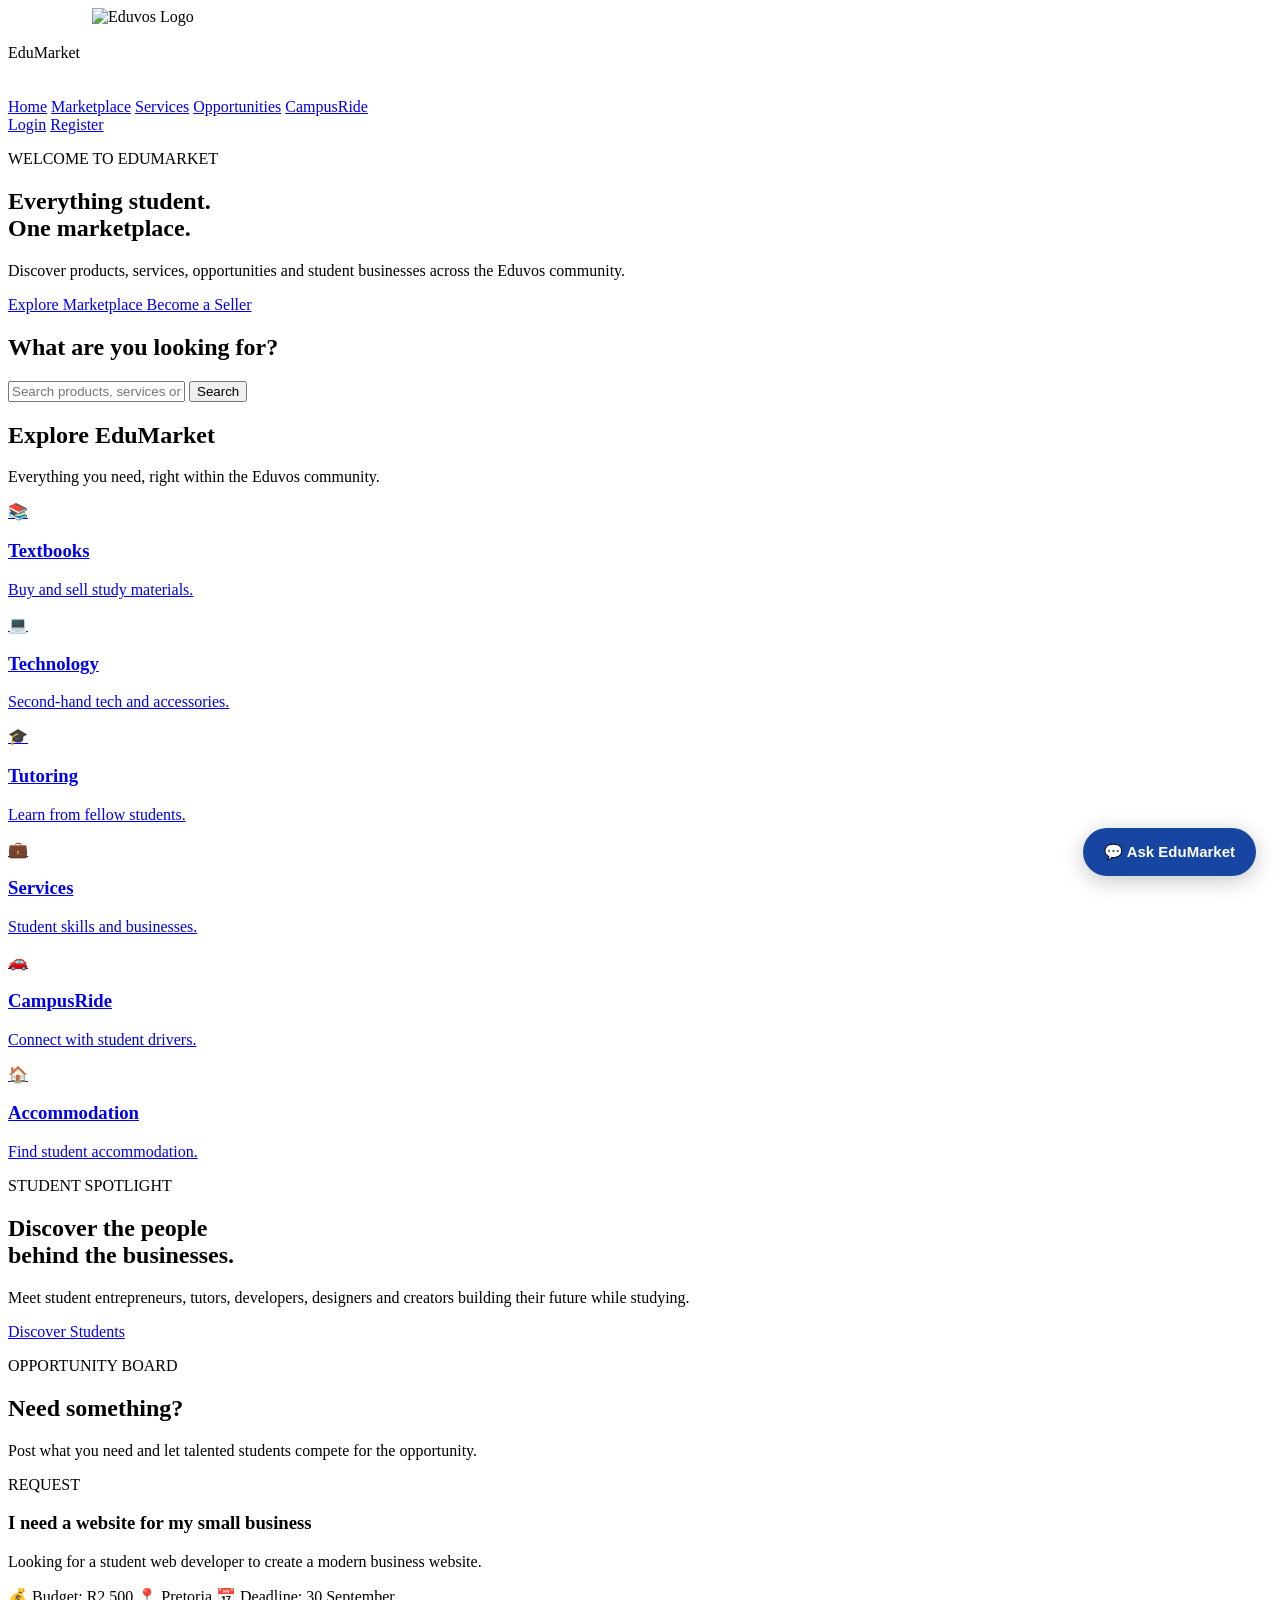
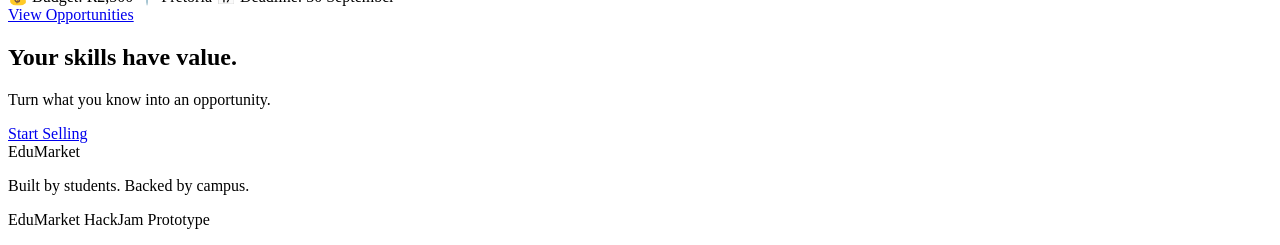
==== commit 7efc3193: "Update index.html" ====
--- a/web/index.html
+++ b/web/index.html
@@ -1,4 +1,3 @@
-
 <!DOCTYPE html>
 <html lang="en">
 <head>
@@ -7,7 +6,7 @@
 
     <title>EduMarket | Built by Students. Backed by Campus.</title>
 
-    <link rel="stylesheet" href="css/style.css">
+    <link rel="stylesheet" href="web/css/style.css">
 
     <style>
         /* EDUVOS LOGO */
@@ -219,22 +218,22 @@
             <span>Edu</span>Market
         </div>
 
-        <img src="images/eduvos.png"
+        <img src="web/images/eduvos.png"
              alt="Eduvos Logo"
              class="eduvos-logo">
     </div>
 
     <nav>
         <a href="index.html">Home</a>
-        <a href="marketplace.html">Marketplace</a>
-        <a href="marketplace.html">Services</a>
-        <a href="marketplace.html">Opportunities</a>
-        <a href="marketplace.html">CampusRide</a>
+        <a href="web/marketplace.html">Marketplace</a>
+        <a href="web/marketplace.html">Services</a>
+        <a href="web/marketplace.html">Opportunities</a>
+        <a href="web/marketplace.html">CampusRide</a>
     </nav>
 
     <div class="nav-actions">
-        <a href="login.html" class="login-btn">Login</a>
-        <a href="register.html" class="register-btn">Register</a>
+        <a href="web/login.html" class="login-btn">Login</a>
+        <a href="web/register.html" class="register-btn">Register</a>
     </div>
 </header>
 
@@ -255,11 +254,11 @@
             </p>
 
             <div class="hero-buttons">
-                <a href="marketplace.html" class="primary-btn">
+                <a href="web/marketplace.html" class="primary-btn">
                     Explore Marketplace
                 </a>
 
-                <a href="register.html" class="secondary-btn">
+                <a href="web/register.html" class="secondary-btn">
                     Become a Seller
                 </a>
             </div>
@@ -292,37 +291,37 @@
         </div>
 
         <div class="category-grid">
-            <a href="marketplace.html" class="category-card">
+            <a href="web/marketplace.html" class="category-card">
                 <div class="category-icon">📚</div>
                 <h3>Textbooks</h3>
                 <p>Buy and sell study materials.</p>
             </a>
 
-            <a href="marketplace.html" class="category-card">
+            <a href="web/marketplace.html" class="category-card">
                 <div class="category-icon">💻</div>
                 <h3>Technology</h3>
                 <p>Second-hand tech and accessories.</p>
             </a>
 
-            <a href="marketplace.html" class="category-card">
+            <a href="web/marketplace.html" class="category-card">
                 <div class="category-icon">🎓</div>
                 <h3>Tutoring</h3>
                 <p>Learn from fellow students.</p>
             </a>
 
-            <a href="marketplace.html" class="category-card">
+            <a href="web/marketplace.html" class="category-card">
                 <div class="category-icon">💼</div>
                 <h3>Services</h3>
                 <p>Student skills and businesses.</p>
             </a>
 
-            <a href="marketplace.html" class="category-card">
+            <a href="web/marketplace.html" class="category-card">
                 <div class="category-icon">🚗</div>
                 <h3>CampusRide</h3>
                 <p>Connect with student drivers.</p>
             </a>
 
-            <a href="marketplace.html" class="category-card">
+            <a href="web/marketplace.html" class="category-card">
                 <div class="category-icon">🏠</div>
                 <h3>Accommodation</h3>
                 <p>Find student accommodation.</p>
@@ -346,7 +345,7 @@
                 while studying.
             </p>
 
-            <a href="marketplace.html" class="primary-btn">
+            <a href="web/marketplace.html" class="primary-btn">
                 Discover Students
             </a>
         </div>
@@ -382,7 +381,7 @@
                 </div>
             </div>
 
-            <a href="marketplace.html" class="secondary-btn">
+            <a href="web/marketplace.html" class="secondary-btn">
                 View Opportunities
             </a>
         </div>
@@ -393,7 +392,7 @@
         <h2>Your skills have value.</h2>
         <p>Turn what you know into an opportunity.</p>
 
-        <a href="register.html" class="primary-btn">
+        <a href="web/register.html" class="primary-btn">
             Start Selling
         </a>
     </section>
@@ -729,4 +728,3 @@
 
 </body>
 </html>
-
